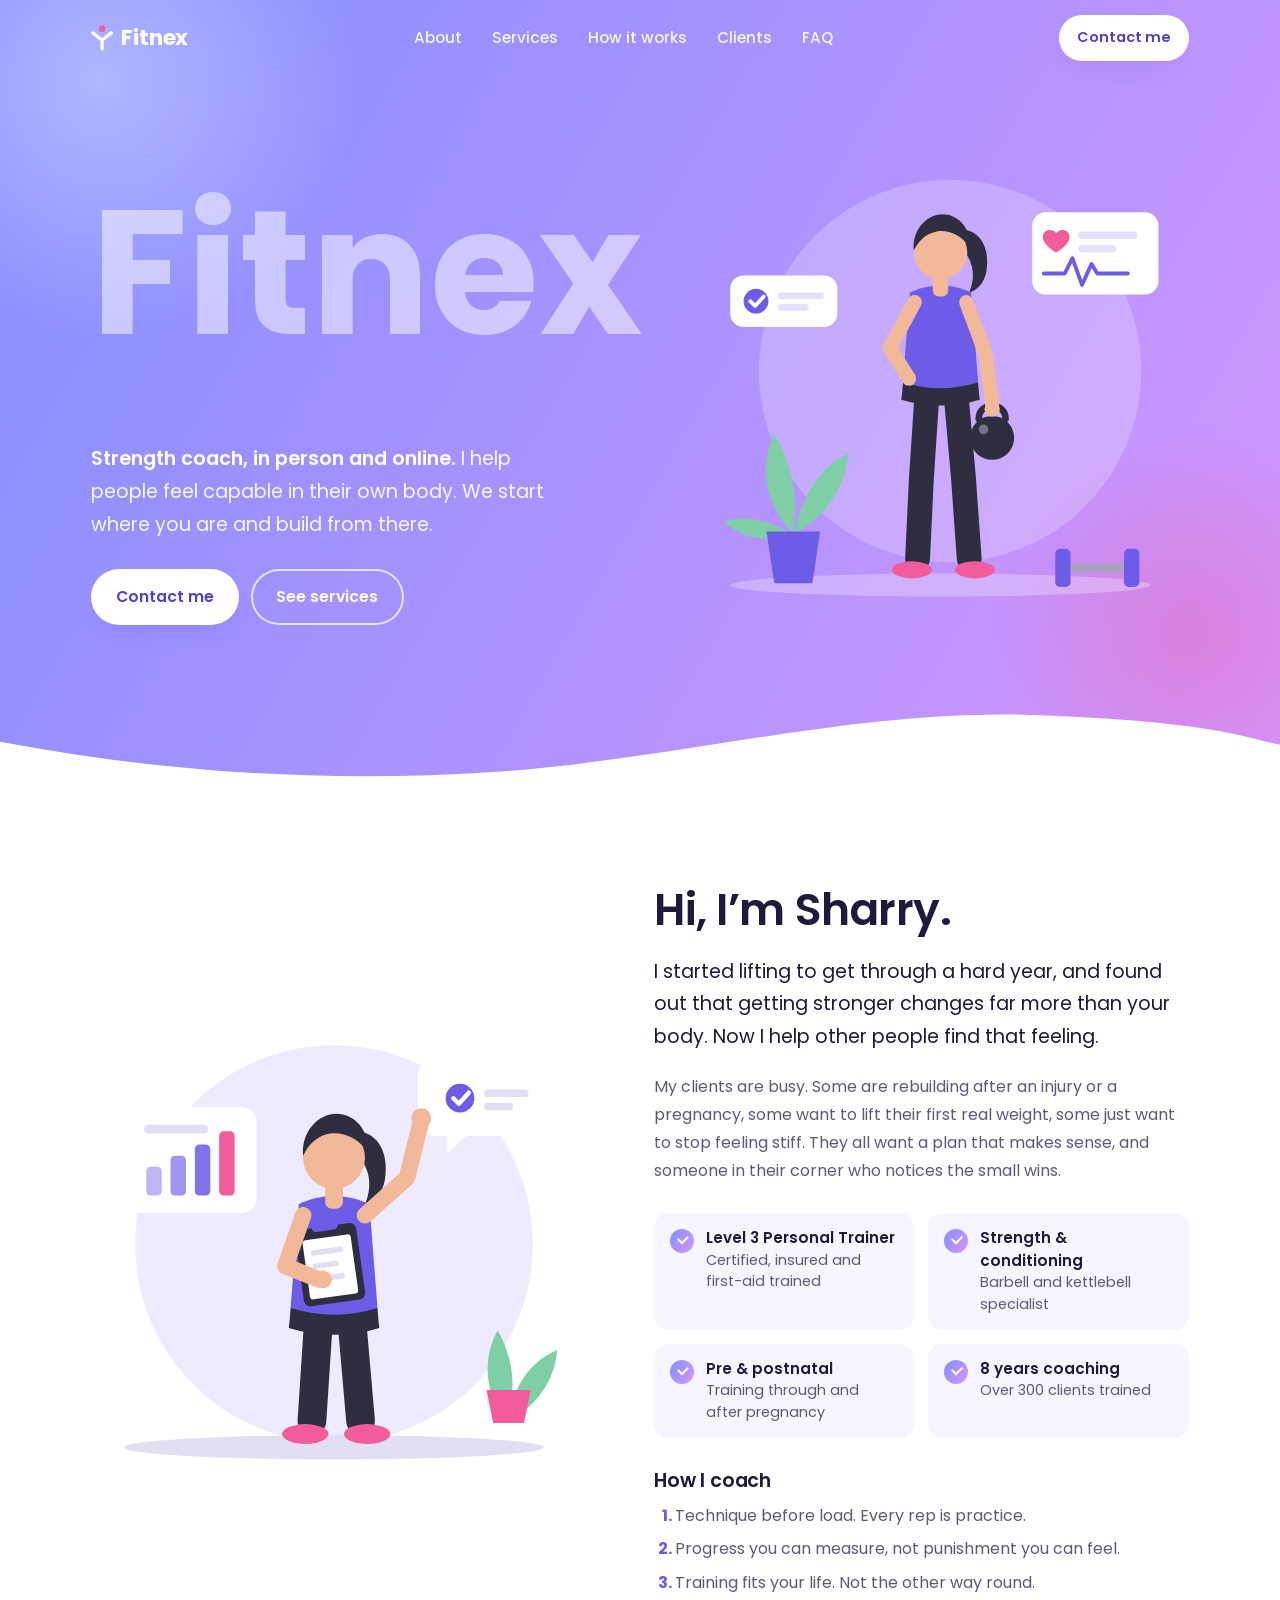
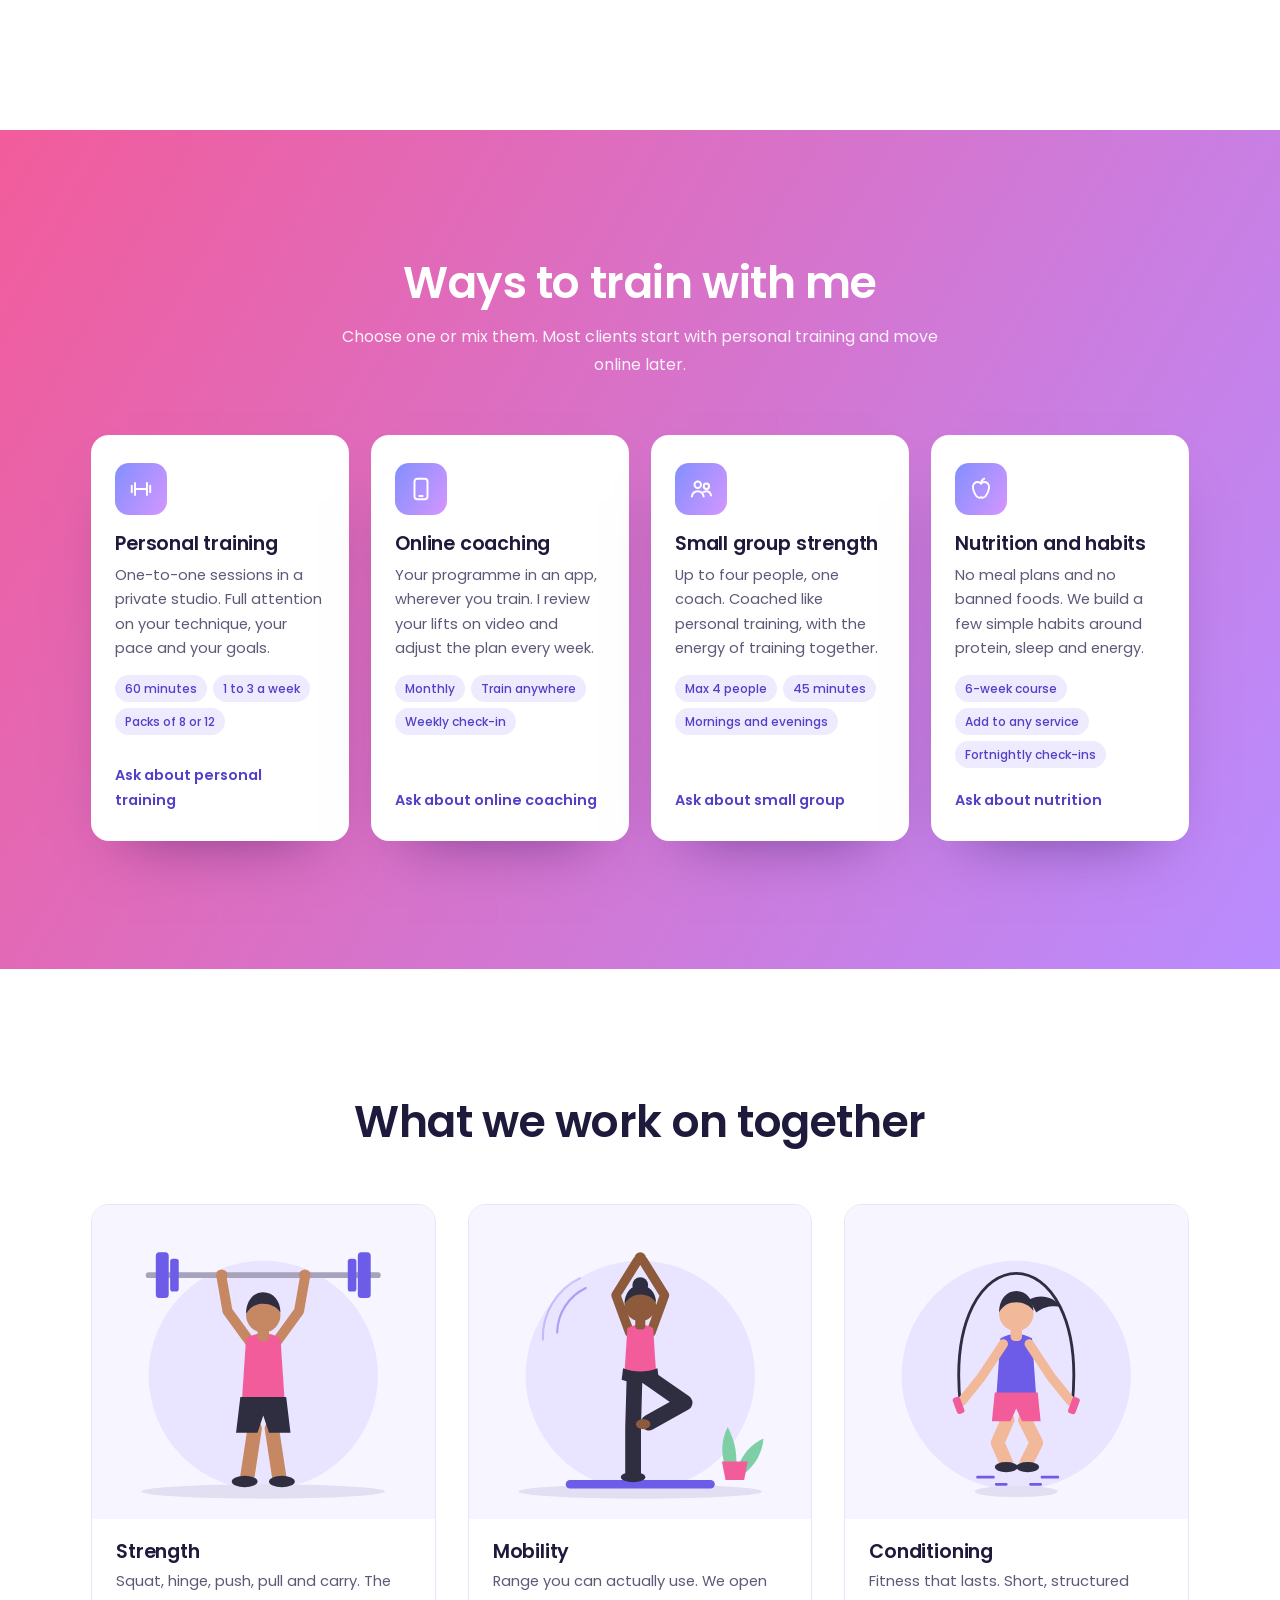
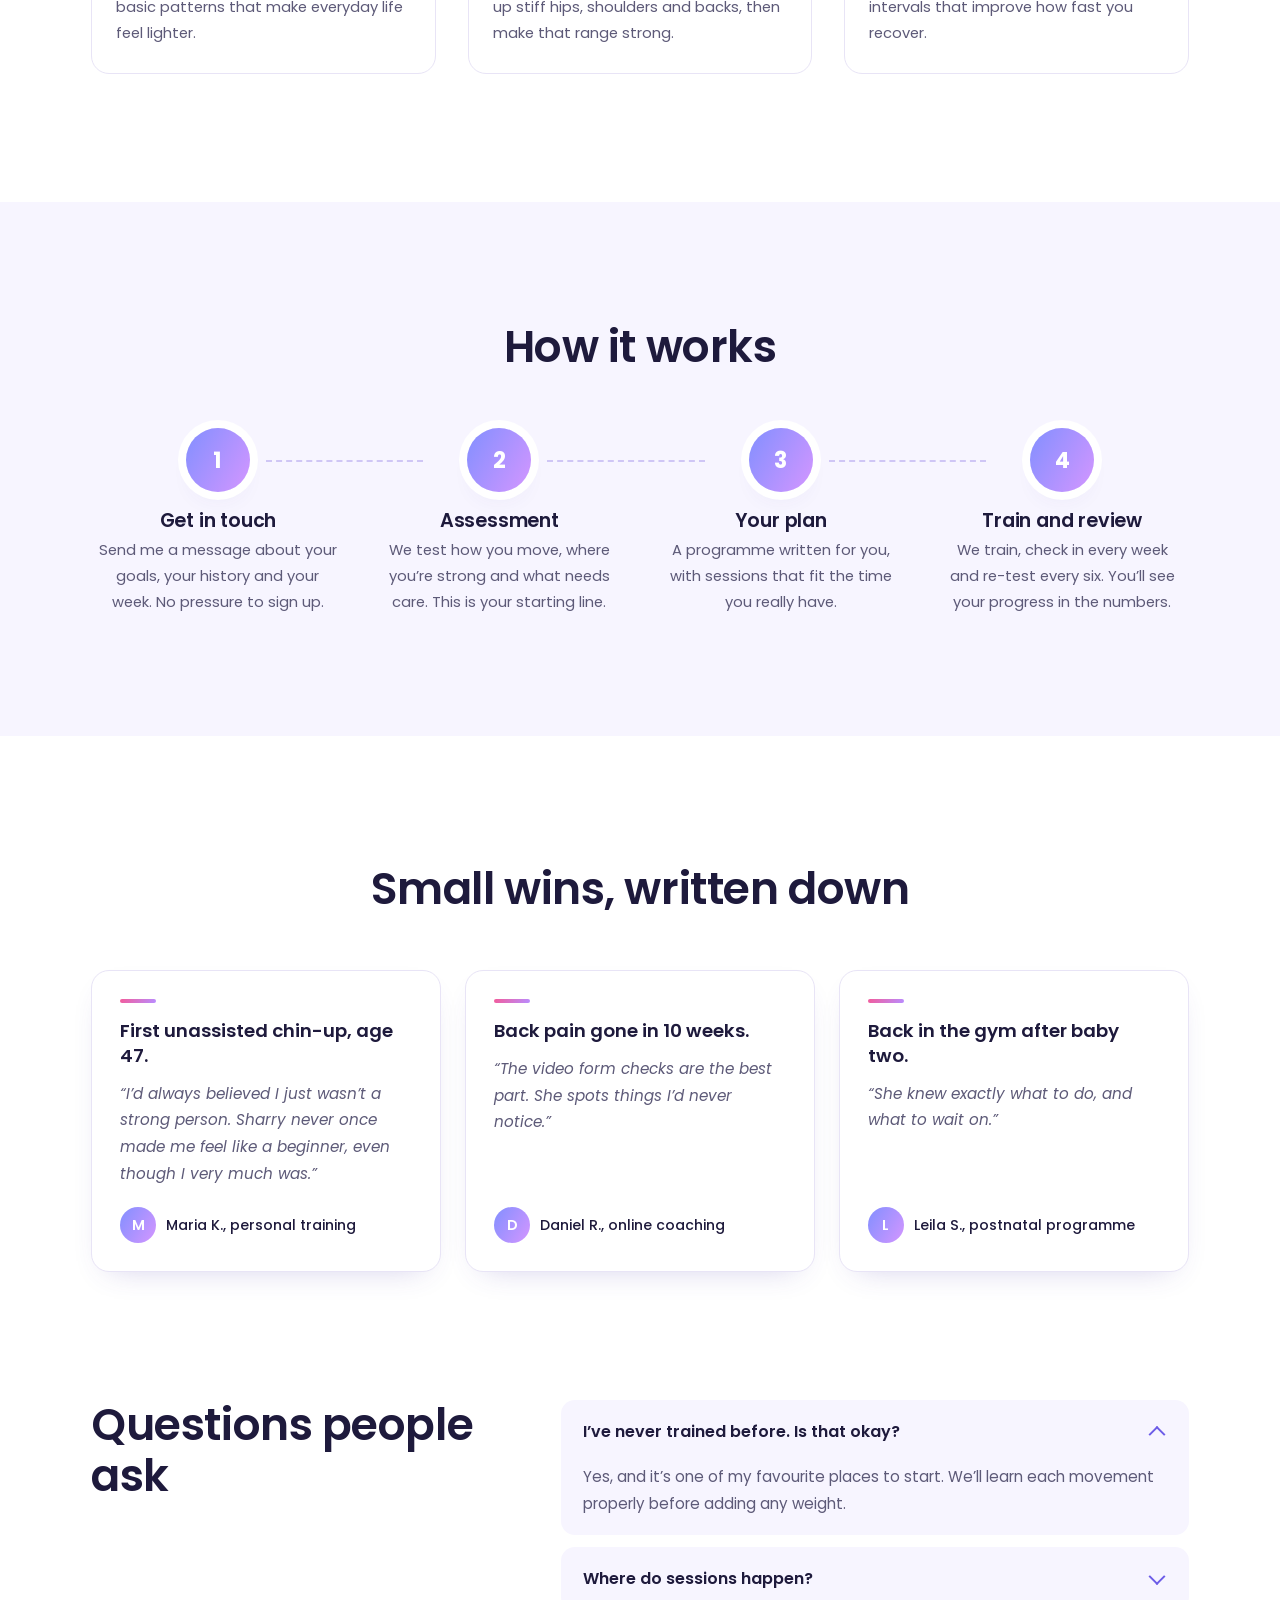
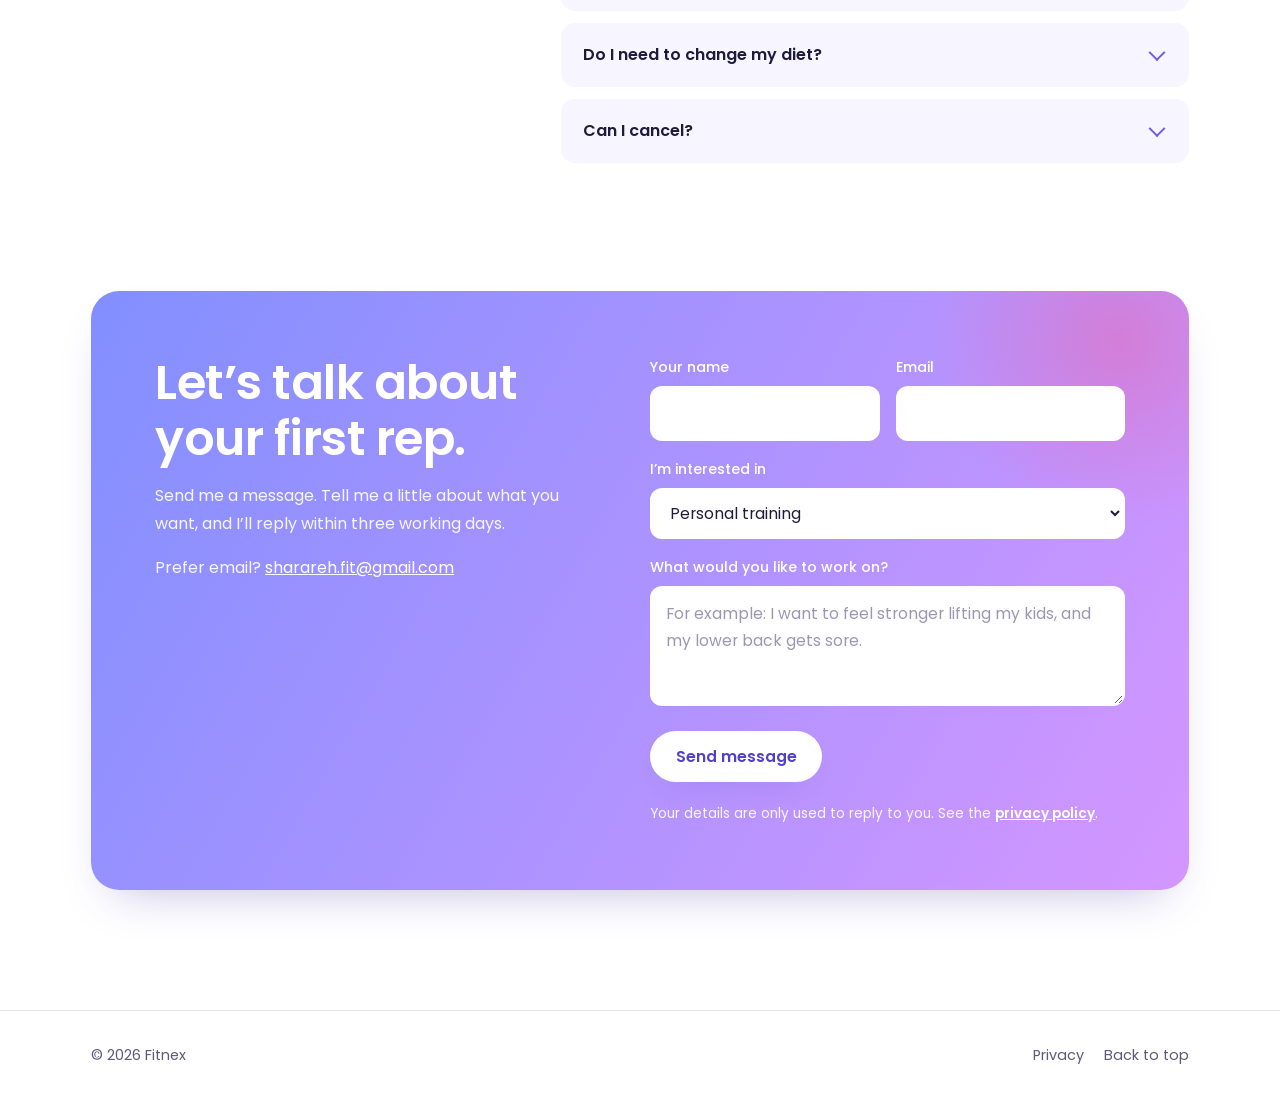
==== index.html @ 09ff3193 "Create the primary version of the website - not official" ====
<!doctype html>
<html lang="en">
<head>
<meta charset="utf-8">
<meta name="viewport" content="width=device-width, initial-scale=1">
<title>Fitnex | Strength coaching with Sharry</title>
<meta name="description" content="Fitnex: personal training, online coaching, small-group strength and nutrition support with coach Sharry.">
<meta name="theme-color" content="#8E8FFF">
<link rel="preconnect" href="https://fonts.googleapis.com">
<link rel="preconnect" href="https://fonts.gstatic.com" crossorigin>
<link href="https://fonts.googleapis.com/css2?family=Poppins:ital,wght@0,300;0,400;0,500;0,600;0,700;1,400&display=swap" rel="stylesheet">
<link rel="icon" href="assets/img/logo.svg" type="image/svg+xml">
<link rel="stylesheet" href="assets/css/style.css">
<noscript><style>.loader{display:none} body.is-loading{overflow:auto}</style></noscript>
<script defer src="assets/js/vapour-text.js"></script>
<script defer src="assets/js/main.js"></script>
<script defer src="assets/js/year.js"></script>
</head>
<body class="is-loading">

<div class="loader" id="loader" role="status" aria-label="Loading">
  <!-- the "i" is a dotless ı; its bouncing dot is drawn in CSS -->
  <span class="loader-text" aria-hidden="true">Load<span class="loader-i">ı</span>ng</span>
</div>

<div class="progress" aria-hidden="true"><span></span></div>

<header class="nav" id="top">
  <div class="wrap">
    <a class="mark" href="#top" aria-label="Fitnex, back to top"><svg class="logo" viewBox="8 5 48 56" aria-hidden="true"><circle class="logo-head" cx="32" cy="13" r="7"/><path class="logo-body" d="M12 22l20 16 20-16M32 38v19"/></svg>Fitnex</a>
    <nav aria-label="Main">
      <ul>
        <li><a href="#about">About</a></li>
        <li><a href="#services">Services</a></li>
        <li><a href="#how">How it works</a></li>
        <li><a href="#clients">Clients</a></li>
        <li><a href="#faq">FAQ</a></li>
      </ul>
    </nav>
    <div class="nav-end">
      <a class="btn btn-small" href="#contact">Contact me</a>
      <button class="menu-toggle" type="button" aria-controls="drawer" aria-expanded="false" aria-label="Open menu">
        <span></span><span></span>
      </button>
    </div>
  </div>
</header>

<!-- Mobile menu: slides in over the page -->
<div class="drawer-backdrop" data-close-menu></div>
<aside class="drawer" id="drawer" role="dialog" aria-modal="true" aria-label="Menu">
  <div class="drawer-head">
    <a class="mark" href="#top" aria-label="Fitnex, back to top" data-close-menu><svg class="logo" viewBox="8 5 48 56" aria-hidden="true"><circle class="logo-head" cx="32" cy="13" r="7"/><path class="logo-body" d="M12 22l20 16 20-16M32 38v19"/></svg>Fitnex</a>
    <button class="drawer-close" type="button" aria-label="Close menu" data-close-menu>
      <svg viewBox="0 0 24 24" aria-hidden="true"><path d="M5 5l14 14M19 5L5 19"/></svg>
    </button>
  </div>
  <nav aria-label="Mobile">
    <ul>
      <li><a href="#about" data-close-menu>About</a></li>
      <li><a href="#services" data-close-menu>Services</a></li>
      <li><a href="#how" data-close-menu>How it works</a></li>
      <li><a href="#clients" data-close-menu>Clients</a></li>
      <li><a href="#faq" data-close-menu>FAQ</a></li>
    </ul>
  </nav>
  <div class="drawer-foot">
    <a class="btn" href="#contact" data-close-menu>Contact me</a>
    <p><a href="mailto:sharareh.fit@gmail.com">sharareh.fit@gmail.com</a><br><a href="#">Instagram</a></p>
  </div>
</aside>

<main>
  <!-- HERO -->
  <section class="hero">
    <canvas id="vapour" aria-hidden="true"></canvas>
    <div class="wrap hero-grid">
      <div class="hero-copy">
        <h1 class="sr-only">Fitnex, strength coaching with Sharry. <span id="phrase-now"></span></h1>
        <div class="vapour-slot" id="vapour-slot"></div>
        <p class="lede"><strong>Strength coach, in person and online.</strong> I help people feel capable in their own body. We start where you are and build from there.</p>
        <div class="actions">
          <a class="btn btn-white" href="#contact">Contact me</a>
          <a class="btn btn-outline" href="#services">See services</a>
        </div>
      </div>
      <div class="hero-art">
        <div class="illo" data-illo="assets/img/hero.svg" role="img" aria-label="Illustration of a coach holding a kettlebell"></div>
      </div>
    </div>
    <svg class="hero-wave" viewBox="0 0 1440 120" preserveAspectRatio="none" aria-hidden="true"><path d="M0 64c180 40 360 56 560 40S960 20 1160 28s240 30 280 40v52H0z"/></svg>
  </section>

  <!-- ABOUT -->
  <section class="about" id="about">
    <div class="wrap">
      <figure class="about-art">
        <div class="illo" data-illo="assets/img/about.svg" role="img" aria-label="Illustration of a coach holding a clipboard and waving"></div>
      </figure>
      <div class="intro">
        <h2>Hi, I’m Sharry.</h2>
        <p class="lede">I started lifting to get through a hard year, and found out that getting stronger changes far more than your body. Now I help other people find that feeling.</p>
        <p>My clients are busy. Some are rebuilding after an injury or a pregnancy, some want to lift their first real weight, some just want to stop feeling stiff. They all want a plan that makes sense, and someone in their corner who notices the small wins.</p>
        <ul class="creds">
          <li><strong>Level 3 Personal Trainer</strong>Certified, insured and first-aid trained</li>
          <li><strong>Strength &amp; conditioning</strong>Barbell and kettlebell specialist</li>
          <li><strong>Pre &amp; postnatal</strong>Training through and after pregnancy</li>
          <li><strong>8 years coaching</strong>Over 300 clients trained</li>
        </ul>
        <div class="rules">
          <h3>How I coach</h3>
          <ol>
            <li>Technique before load. Every rep is practice.</li>
            <li>Progress you can measure, not punishment you can feel.</li>
            <li>Training fits your life. Not the other way round.</li>
          </ol>
        </div>
      </div>
    </div>
  </section>

  <!-- SERVICES -->
  <section class="services" id="services">
    <div class="wrap">
      <header class="section-head">
        <h2>Ways to train with me</h2>
        <p>Choose one or mix them. Most clients start with personal training and move online later.</p>
      </header>
      <div class="service-grid">
        <article class="service">
          <span class="icon" aria-hidden="true"><svg viewBox="0 0 24 24"><path d="M6.5 6.5v11M17.5 6.5v11M3.5 9v6M20.5 9v6M6.5 12h11"/></svg></span>
          <h3>Personal training</h3>
          <p>One-to-one sessions in a private studio. Full attention on your technique, your pace and your goals.</p>
          <ul class="meta"><li>60 minutes</li><li>1 to 3 a week</li><li>Packs of 8 or 12</li></ul>
          <a class="more" href="#contact" data-goal="pt">Ask about personal training</a>
        </article>
        <article class="service">
          <span class="icon" aria-hidden="true"><svg viewBox="0 0 24 24"><rect x="6" y="2.5" width="12" height="19" rx="2.5"/><path d="M10.5 18.5h3"/></svg></span>
          <h3>Online coaching</h3>
          <p>Your programme in an app, wherever you train. I review your lifts on video and adjust the plan every week.</p>
          <ul class="meta"><li>Monthly</li><li>Train anywhere</li><li>Weekly check-in</li></ul>
          <a class="more" href="#contact" data-goal="on">Ask about online coaching</a>
        </article>
        <article class="service">
          <span class="icon" aria-hidden="true"><svg viewBox="0 0 24 24"><circle cx="9" cy="8" r="3"/><circle cx="17" cy="9.5" r="2.5"/><path d="M3.5 19c.6-3.4 2.8-5 5.5-5s4.9 1.6 5.5 5M14.5 14.6c.8-.4 1.6-.6 2.5-.6 2.2 0 3.8 1.3 4.3 4"/></svg></span>
          <h3>Small group strength</h3>
          <p>Up to four people, one coach. Coached like personal training, with the energy of training together.</p>
          <ul class="meta"><li>Max 4 people</li><li>45 minutes</li><li>Mornings and evenings</li></ul>
          <a class="more" href="#contact" data-goal="gr">Ask about small group</a>
        </article>
        <article class="service">
          <span class="icon" aria-hidden="true"><svg viewBox="0 0 24 24"><path d="M12 7c-1.2-1.3-3-1.8-4.6-1.2C4.6 6.8 4 10.2 5.2 13.6 6.3 16.8 8.4 20 10.6 20c.6 0 .9-.3 1.4-.3s.8.3 1.4.3c2.2 0 4.3-3.2 5.4-6.4 1.2-3.4.6-6.8-2.2-7.8C15 5.2 13.2 5.7 12 7z"/><path d="M12 7c0-2 1-3.5 3-4.5"/></svg></span>
          <h3>Nutrition and habits</h3>
          <p>No meal plans and no banned foods. We build a few simple habits around protein, sleep and energy.</p>
          <ul class="meta"><li>6-week course</li><li>Add to any service</li><li>Fortnightly check-ins</li></ul>
          <a class="more" href="#contact" data-goal="nu">Ask about nutrition</a>
        </article>
      </div>
    </div>
  </section>

  <!-- FOCUS AREAS -->
  <section class="focus">
    <div class="wrap">
      <header class="section-head">
        <h2>What we work on together</h2>
      </header>
      <div class="art-grid">
        <figure class="art">
          <div class="art-frame"><div class="illo" data-illo="assets/img/strength.svg" role="img" aria-label="Illustration of a person pressing a barbell overhead"></div></div>
          <figcaption><h3>Strength</h3><p>Squat, hinge, push, pull and carry. The basic patterns that make everyday life feel lighter.</p></figcaption>
        </figure>
        <figure class="art">
          <div class="art-frame"><div class="illo" data-illo="assets/img/mobility.svg" role="img" aria-label="Illustration of a person in a yoga tree pose on a mat"></div></div>
          <figcaption><h3>Mobility</h3><p>Range you can actually use. We open up stiff hips, shoulders and backs, then make that range strong.</p></figcaption>
        </figure>
        <figure class="art">
          <div class="art-frame"><div class="illo" data-illo="assets/img/conditioning.svg" role="img" aria-label="Illustration of a person skipping with a jump rope"></div></div>
          <figcaption><h3>Conditioning</h3><p>Fitness that lasts. Short, structured intervals that improve how fast you recover.</p></figcaption>
        </figure>
      </div>
    </div>
  </section>

  <!-- PROCESS -->
  <section class="process" id="how">
    <div class="wrap">
      <header class="section-head">
        <h2>How it works</h2>
      </header>
      <ol class="steps">
        <li><h3>Get in touch</h3><p>Send me a message about your goals, your history and your week. No pressure to sign up.</p></li>
        <li><h3>Assessment</h3><p>We test how you move, where you’re strong and what needs care. This is your starting line.</p></li>
        <li><h3>Your plan</h3><p>A programme written for you, with sessions that fit the time you really have.</p></li>
        <li><h3>Train and review</h3><p>We train, check in every week and re-test every six. You’ll see your progress in the numbers.</p></li>
      </ol>
    </div>
  </section>

  <!-- CLIENTS -->
  <section class="clients" id="clients">
    <div class="wrap">
      <header class="section-head">
        <h2>Small wins, written down</h2>
      </header>
      <div class="quotes">
        <figure class="quote">
          <p class="win">First unassisted chin-up, age 47.</p>
          <blockquote>“I’d always believed I just wasn’t a strong person. Sharry never once made me feel like a beginner, even though I very much was.”</blockquote>
          <figcaption><span class="avatar" aria-hidden="true">M</span>Maria K., personal training</figcaption>
        </figure>
        <figure class="quote">
          <p class="win">Back pain gone in 10 weeks.</p>
          <blockquote>“The video form checks are the best part. She spots things I’d never notice.”</blockquote>
          <figcaption><span class="avatar" aria-hidden="true">D</span>Daniel R., online coaching</figcaption>
        </figure>
        <figure class="quote">
          <p class="win">Back in the gym after baby two.</p>
          <blockquote>“She knew exactly what to do, and what to wait on.”</blockquote>
          <figcaption><span class="avatar" aria-hidden="true">L</span>Leila S., postnatal programme</figcaption>
        </figure>
      </div>
    </div>
  </section>

  <!-- FAQ -->
  <section class="faq" id="faq">
    <div class="wrap">
      <h2>Questions people ask</h2>
      <div class="faq-list">
        <details open>
          <summary>I’ve never trained before. Is that okay?</summary>
          <p>Yes, and it’s one of my favourite places to start. We’ll learn each movement properly before adding any weight.</p>
        </details>
        <details>
          <summary>Where do sessions happen?</summary>
          <p>In-person sessions take place at a studio that I arrange. Online clients train wherever suits them, at a gym or at home, with minimal equipment.</p>
        </details>
        <details>
          <summary>Do I need to change my diet?</summary>
          <p>Not unless you want to. If you do, the nutrition plan focuses on simple habits, not meal plans or counting everything.</p>
        </details>
        <details>
          <summary>Can I cancel?</summary>
          <p>Yes. You can cancel at the end of your current booked period, as long as you let me know in advance.</p>
        </details>
      </div>
    </div>
  </section>

  <!-- CONTACT -->
  <section class="contact" id="contact">
    <div class="wrap">
      <div class="contact-card">
        <div class="contact-copy">
          <h2>Let’s talk about your first rep.</h2>
          <p>Send me a message. Tell me a little about what you want, and I’ll reply within three working days.</p>
          <p>Prefer email? <a href="mailto:sharareh.fit@gmail.com">sharareh.fit@gmail.com</a></p>
        </div>
        <div>
          <form id="form" action="https://api.web3forms.com/submit" method="POST" novalidate>
            <!-- Web3Forms delivers messages to Sharry's inbox. The key is public by design: it can only send to that address. -->
            <input type="hidden" name="access_key" value="c6395ac0-49af-49a0-b707-71c9149f3cc7">
            <input type="hidden" name="subject" value="New message from the Fitnex website">
            <input type="hidden" name="from_name" value="Fitnex website">
            <!-- spam trap: hidden from people, bots tick it -->
            <input type="checkbox" name="botcheck" class="hp" tabindex="-1" autocomplete="off" aria-hidden="true">
            <div class="row">
              <div class="field"><label for="f-name">Your name</label><input id="f-name" name="name" autocomplete="name" required><p class="err">Add your name so I know who I’m talking to.</p></div>
              <div class="field"><label for="f-email">Email</label><input id="f-email" name="email" type="email" autocomplete="email" required><p class="err">Enter an email address like name@example.com.</p></div>
            </div>
            <div class="field">
              <label for="f-goal">I’m interested in</label>
              <select id="f-goal" name="goal">
                <option value="pt">Personal training</option>
                <option value="on">Online coaching</option>
                <option value="gr">Small group strength</option>
                <option value="nu">Nutrition and habits</option>
                <option value="unsure">Not sure yet</option>
              </select>
            </div>
            <div class="field"><label for="f-msg">What would you like to work on?</label><textarea id="f-msg" name="message" placeholder="For example: I want to feel stronger lifting my kids, and my lower back gets sore."></textarea></div>
            <button class="btn btn-white" type="submit">Send message</button>
            <p class="form-error" role="alert" hidden>Your message couldn’t be sent. Try again, or email <a href="mailto:sharareh.fit@gmail.com">sharareh.fit@gmail.com</a>.</p>
            <p class="form-note">Your details are only used to reply to you. See the <a href="privacy.html">privacy policy</a>.</p>
          </form>
          <div class="sent" role="status">
            <h3>Message sent</h3>
            <p>Thanks. Sharry will reply by email within three working days.</p>
          </div>
        </div>
      </div>
    </div>
  </section>
</main>

<footer>
  <div class="wrap">
    <span>© <span data-year>2026</span> Fitnex</span>
    <ul>
      <li><a href="privacy.html">Privacy</a></li>
      <li><a href="#top">Back to top</a></li>
    </ul>
  </div>
</footer>

</body>
</html>
---- assets/css/style.css ----
/* ==========================================================================
   Fitnex
   White base, periwinkle to lilac gradient (#828FFF to #D496FF), violet
   brand (#6C5CE7) and a pink accent (#F25C9B). Poppins throughout.
   ========================================================================== */

:root{
  --bg:#FFFFFF;
  --soft:#F7F5FF;
  --soft-2:#EFEBFF;
  --line:#E8E4F6;
  --ink:#1E1A3C;
  --body:#5D5A78;

  --v1:#828FFF;
  --v2:#D496FF;
  --violet:#6C5CE7;
  --violet-ink:#5141C9;
  --pink:#F25C9B;
  --logo-a:var(--violet);
  --logo-b:var(--pink);

  --grad:linear-gradient(120deg, var(--v1) 0%, var(--v2) 100%);
  --grad-warm:linear-gradient(120deg, #F25C9B 0%, #B98CFF 100%);
  --shadow:0 22px 48px -24px rgba(76, 60, 170, .38);
  --shadow-soft:0 12px 30px -18px rgba(76, 60, 170, .3);

  --font:"Poppins", system-ui, sans-serif;
  --gutter:clamp(16px, 4vw, 56px);
  --max:1200px;
  --radius:18px;

  /* illustration palette (see assets/img/*.svg) */
  --illo-soft:var(--soft-2);
  --illo-floor:#E3DFF2;
  --illo-card:#FFFFFF;
  --illo-bar:#E3DFF2;
  --illo-accent:var(--violet);
  --illo-accent-2:var(--pink);
  --illo-ink:#2F2E41;
  --illo-metal:#A7A3BD;
  --illo-leaf:#7FCFA6;
  --illo-skin:#F1B899;
  --illo-skin-2:#C68863;
  --illo-skin-3:#8D5A3B;
}

*{box-sizing:border-box}
html{scroll-behavior:smooth}
@media (prefers-reduced-motion: reduce){ html{scroll-behavior:auto} }
body{
  margin:0; background:var(--bg); color:var(--body);
  font-family:var(--font); font-size:1rem; line-height:1.75; font-weight:400;
  -webkit-font-smoothing:antialiased;
}
html, body{overflow-x:clip}
body.is-loading{overflow:hidden}
img,svg,canvas{display:block; max-width:100%}
a{color:inherit}
:focus-visible{outline:3px solid var(--violet); outline-offset:3px; border-radius:4px}
::selection{background:var(--violet); color:#fff}
.wrap{max-width:var(--max); margin:0 auto; padding:0 var(--gutter)}
.sr-only{position:absolute; width:1px; height:1px; overflow:hidden; clip:rect(0 0 0 0); white-space:nowrap}

h1,h2,h3{color:var(--ink); margin:0; line-height:1.15; letter-spacing:-.01em}
h2{font-size:clamp(1.9rem, 3.6vw, 2.75rem); font-weight:600}
h3{font-size:1.2rem; font-weight:600}
p{margin:0 0 1em; max-width:64ch}
.lede{font-size:clamp(1.05rem, 1.5vw, 1.2rem); line-height:1.7}

.section-head{text-align:center; margin:0 auto 56px; max-width:640px}
.section-head p{margin:14px auto 0}

.btn{
  display:inline-flex; align-items:center; justify-content:center; gap:.6em; white-space:nowrap;
  font-family:inherit; font-weight:600; font-size:.98rem; text-decoration:none; cursor:pointer;
  color:#fff; background:var(--grad); background-size:140% 100%; background-position:0 0;
  padding:.9em 1.6em; border:0; border-radius:999px; box-shadow:var(--shadow-soft);
  transition:background-position .4s, transform .2s, box-shadow .2s;
}
.btn:hover{background-position:100% 0; transform:translateY(-2px); box-shadow:var(--shadow)}
.btn-small{padding:.7em 1.25em; font-size:.9rem}
.btn-white{background:#fff; color:var(--violet-ink)}
.btn-white:hover{background:#fff; color:var(--violet)}
.btn-outline{background:transparent; color:#fff; box-shadow:inset 0 0 0 2px rgba(255,255,255,.75)}
.btn-outline:hover{background:rgba(255,255,255,.14); box-shadow:inset 0 0 0 2px #fff}

/* ---------- Loader ---------- */
.loader{
  position:fixed; inset:0; z-index:100; background:var(--grad);
  display:grid; place-items:center; transition:opacity .5s ease, visibility .5s;
  animation:loader-out .01s 5s forwards; /* safety net if JS never runs */
}
.loader.is-done{opacity:0; visibility:hidden}
@keyframes loader-out{to{opacity:0; visibility:hidden}}
.loader-text{
  --track:.083em;
  color:#fff; display:inline-block;
  font-family:Arial, Helvetica, sans-serif; font-size:48px; line-height:1;
  letter-spacing:var(--track);
}
.loader-i{position:relative; display:inline-block; letter-spacing:0; margin-right:var(--track)}
.loader-i::after{
  content:""; position:absolute; top:0; left:50%;
  width:.167em; height:.167em; margin-left:-.0835em;
  border-radius:50%; background:#fff;
  animation:loader-bounce 1s ease-in infinite;
}
@keyframes loader-bounce{
  0%      {transform:translateY(.167em) scaleY(1) scaleX(1.25)}
  25%, 75%{transform:translateY(-.104em) scaleY(1.2) scaleX(1)}
  50%     {transform:translateY(-.208em) scaleY(1) scaleX(1)}
  100%    {transform:translateY(.167em) scaleY(.8) scaleX(.8)}
}
@media (prefers-reduced-motion: reduce){ .loader-i::after{animation:none} }

/* ---------- Scroll progress ---------- */
.progress{position:fixed; top:0; left:0; right:0; height:3px; z-index:30; pointer-events:none}
.progress span{display:block; height:100%; width:100%; background:var(--grad-warm); transform-origin:0 50%; transform:scaleX(var(--p, 0))}

/* ---------- Nav ---------- */
header.nav{position:fixed; top:0; left:0; right:0; z-index:20; color:#fff; transform:translateZ(0); transition:background-color .15s, box-shadow .15s, color .15s}
header.nav.scrolled{background-color:rgba(255,255,255,.94); backdrop-filter:blur(12px); box-shadow:0 8px 30px -18px rgba(30,26,60,.35); color:var(--ink)}
.nav .wrap{display:flex; align-items:center; justify-content:space-between; height:76px; gap:24px}
.mark{display:flex; align-items:center; gap:8px; line-height:1; text-decoration:none; font-weight:700; font-size:1.35rem; letter-spacing:-.01em}
/* The artwork is cropped tight to the figure, so its box is the figure.
   Sized to the text (slightly taller than the capitals) and centred with it. */
.logo{display:block; flex:none; height:1.2em; width:auto; aspect-ratio:48 / 56}
.logo-head{fill:var(--logo-b)}
.logo-body{fill:none; stroke:var(--logo-a); stroke-width:7; stroke-linecap:round; stroke-linejoin:round}
.nav:not(.scrolled) .mark{--logo-a:#fff}  /* white figure over the hero gradient */
.nav ul{display:flex; gap:30px; list-style:none; margin:0; padding:0; font-size:.95rem; font-weight:500}
.nav ul a{text-decoration:none; padding:6px 0; opacity:.9; position:relative}
.nav ul a::after{content:""; position:absolute; left:0; right:0; bottom:0; height:2px; border-radius:2px; background:currentColor; transform:scaleX(0); transition:transform .25s}
.nav ul a:hover::after{transform:scaleX(1)}
.nav.scrolled ul a::after{background:var(--violet)}
.nav-end{display:flex; align-items:center; gap:10px}
.nav:not(.scrolled) .btn-small{background:#fff; color:var(--violet-ink)}

/* ---------- Mobile menu: drawer over the page ---------- */
.menu-toggle{
  display:none; width:44px; height:44px; padding:0; border:0; border-radius:50%;
  background:rgba(255,255,255,.22); cursor:pointer; flex-direction:column; align-items:center; justify-content:center; gap:6px;
}
.nav.scrolled .menu-toggle{background:var(--soft-2)}
.menu-toggle span{display:block; width:18px; height:2px; background:currentColor; border-radius:2px}
.menu-toggle span:last-child{width:12px; margin-left:6px}
.menu-toggle{color:inherit}

.drawer-backdrop{
  position:fixed; inset:0; z-index:40; background:rgba(30,26,60,.35); backdrop-filter:blur(4px);
  opacity:0; visibility:hidden; transition:opacity .3s, visibility 0s .3s;
}
.drawer{
  position:fixed; top:0; right:0; bottom:0; z-index:50; width:min(86vw, 380px);
  display:flex; flex-direction:column; padding:0 24px 28px; color:var(--ink);
  background:#fff; box-shadow:-20px 0 60px -30px rgba(30,26,60,.5);
  transform:translateX(100%); visibility:hidden;
  transition:transform .4s cubic-bezier(.2,.8,.2,1), visibility 0s .4s;
  overflow-y:auto; overscroll-behavior:contain;
}
.drawer::before{content:""; position:absolute; top:0; left:0; right:0; height:4px; background:var(--grad)}
.drawer-head{display:flex; align-items:center; justify-content:space-between; height:76px; flex:none}
.drawer-close{width:44px; height:44px; display:grid; place-items:center; border:0; border-radius:50%; background:var(--soft-2); cursor:pointer; color:var(--ink)}
.drawer-close svg{width:18px; height:18px; fill:none; stroke:currentColor; stroke-width:2.2; stroke-linecap:round}
.drawer nav{flex:1; display:flex; align-items:center; padding:24px 0}
.drawer ul{list-style:none; margin:0; padding:0; width:100%}
.drawer li{border-bottom:1px solid var(--line)}
.drawer nav a{display:block; padding:14px 0; text-decoration:none; font-weight:600; font-size:1.6rem; line-height:1.2; transition:color .2s, padding-left .25s}
.drawer nav a:hover, .drawer nav a:focus-visible{color:var(--violet); padding-left:8px}
.drawer-foot{flex:none}
.drawer-foot .btn{width:100%}
.drawer-foot p{margin:18px 0 0; font-size:.95rem; line-height:1.8; color:var(--body)}
.drawer-foot p a{text-decoration:none} .drawer-foot p a:hover{color:var(--violet)}
body.menu-open{overflow:hidden}
body.menu-open .drawer-backdrop{opacity:1; visibility:visible; transition:opacity .3s}
body.menu-open .drawer{transform:none; visibility:visible; transition:transform .4s cubic-bezier(.2,.8,.2,1)}
.drawer li{opacity:0; transform:translateX(16px); transition:opacity .3s, transform .35s}
body.menu-open .drawer li{opacity:1; transform:none}
body.menu-open .drawer li:nth-child(1){transition-delay:.08s}
body.menu-open .drawer li:nth-child(2){transition-delay:.12s}
body.menu-open .drawer li:nth-child(3){transition-delay:.16s}
body.menu-open .drawer li:nth-child(4){transition-delay:.20s}
body.menu-open .drawer li:nth-child(5){transition-delay:.24s}
@media (prefers-reduced-motion: reduce){ .drawer, .drawer-backdrop, .drawer li{transition:none} }

@media (max-width:900px){
  .nav nav{display:none}
  .menu-toggle{display:flex; flex:none}
  .nav .wrap{gap:12px; height:68px}
  header.nav.scrolled{background-color:#fff; backdrop-filter:none}
}
@media (min-width:901px){ .drawer, .drawer-backdrop{display:none} }
@media (max-width:340px){ .nav-end .btn{display:none} }

/* ---------- Hero ---------- */
.hero{
  position:relative; overflow:hidden; color:#fff;
  background:var(--grad);
  padding:calc(76px + clamp(24px, 5vw, 56px)) 0 clamp(110px, 12vw, 170px);
}
.hero::before, .hero::after{ /* soft light blobs */
  content:""; position:absolute; border-radius:50%; pointer-events:none;
  background:radial-gradient(circle, rgba(255,255,255,.35), rgba(255,255,255,0) 70%);
}
.hero::before{width:520px; height:520px; left:-160px; top:-180px}
.hero::after{width:420px; height:420px; right:-120px; bottom:-60px; background:radial-gradient(circle, rgba(242,92,155,.35), rgba(242,92,155,0) 70%)}
#vapour{position:absolute; inset:0; width:100%; height:100%; z-index:2; pointer-events:none}
@media (max-width:900px){ #vapour{bottom:auto; height:520px} }
.hero-grid{position:relative; z-index:3; display:grid; grid-template-columns:1.05fr .95fr; gap:clamp(24px, 4vw, 56px); align-items:center}
.vapour-slot{height:clamp(200px, 24vw, 320px)}
.hero .lede{color:rgba(255,255,255,.92); max-width:38ch}
.hero .lede strong{color:#fff; font-weight:600}
.hero .actions{display:flex; flex-wrap:wrap; gap:12px; margin-top:28px}
.hero-art{position:relative; z-index:1}
@media (min-width:901px){ .hero-art{will-change:transform} }
.hero-art .illo{max-width:540px; margin-left:auto}
.hero{
  --illo-soft:rgba(255,255,255,.22);
  --illo-floor:rgba(255,255,255,.28);
  --illo-bar:#E6E1FA;
}
.hero-wave{position:absolute; left:0; right:0; bottom:-1px; width:100%; height:clamp(50px, 7vw, 110px); fill:var(--bg); z-index:3}
@media (max-width:900px){
  .hero-grid{grid-template-columns:1fr}
  .hero-art .illo{max-width:420px; margin:0 auto}
}

/* ---------- About ---------- */
.about{padding:clamp(56px, 8vw, 110px) 0 clamp(72px, 10vw, 130px)}
.about .wrap{display:grid; grid-template-columns:1fr 1.1fr; gap:clamp(32px, 6vw, 88px); align-items:center}
.about-art{margin:0}
.about h2{margin-bottom:20px}
.about .lede{color:var(--ink)}
.creds{list-style:none; padding:0; margin:28px 0 0; display:grid; grid-template-columns:repeat(2, 1fr); gap:14px}
.creds li{position:relative; padding:14px 16px 14px 52px; background:var(--soft); border-radius:14px; font-size:.9rem; line-height:1.5}
.creds li::before{
  content:""; position:absolute; left:16px; top:16px; width:24px; height:24px; border-radius:50%;
  background:var(--grad);
}
.creds li::after{content:""; position:absolute; left:24px; top:22px; width:8px; height:5px; border-left:2px solid #fff; border-bottom:2px solid #fff; transform:rotate(-45deg)}
.creds strong{display:block; color:var(--ink); font-weight:600; font-size:.95rem}
.rules{margin-top:32px}
.rules h3{margin-bottom:10px}
.rules ol{margin:0; padding-left:1.3em}
.rules li{margin-bottom:.35em}
.rules li::marker{color:var(--violet); font-weight:700}
@media (max-width:900px){
  .about .wrap{grid-template-columns:1fr}
  .about-art{max-width:380px; margin:0 auto}
}
@media (max-width:520px){ .creds{grid-template-columns:1fr} }

/* ---------- Services ---------- */
.services{position:relative; padding:clamp(72px, 10vw, 130px) 0; background:var(--grad-warm); color:rgba(255,255,255,.9)}
.services .section-head h2{color:#fff}
.service-grid{display:grid; grid-template-columns:repeat(4, 1fr); gap:22px}
.service{
  display:flex; flex-direction:column; background:#fff; color:var(--body); border-radius:var(--radius);
  padding:28px 24px; box-shadow:0 30px 60px -36px rgba(40,10,80,.55);
  transition:translate .3s, box-shadow .3s;
}
.service:hover{translate:0 -6px; box-shadow:0 40px 70px -36px rgba(40,10,80,.6)}
.service .icon{width:52px; height:52px; border-radius:14px; display:grid; place-items:center; background:var(--grad); margin-bottom:18px}
.service .icon svg{width:26px; height:26px; fill:none; stroke:#fff; stroke-width:1.8; stroke-linecap:round; stroke-linejoin:round}
.service h3{margin-bottom:8px}
.service p{font-size:.92rem; line-height:1.65}
.service .meta{display:flex; flex-wrap:wrap; gap:6px; list-style:none; padding:0; margin:0 0 20px}
.service .meta li{font-size:.75rem; font-weight:500; color:var(--violet-ink); background:var(--soft-2); border-radius:999px; padding:3px 10px}
.service .more{margin-top:auto; font-weight:600; font-size:.9rem; color:var(--violet-ink); text-decoration:none}
.service .more:hover{text-decoration:underline; text-underline-offset:4px}
@media (max-width:1100px){ .service-grid{grid-template-columns:repeat(2, 1fr)} }
@media (max-width:560px){ .service-grid{grid-template-columns:1fr} }

/* ---------- Focus areas ---------- */
.focus{padding:clamp(72px, 10vw, 130px) 0}
.art-grid{display:grid; grid-template-columns:repeat(3, 1fr); gap:clamp(18px, 3vw, 32px)}
.art{margin:0; background:#fff; border:1px solid var(--line); border-radius:var(--radius); overflow:hidden; transition:translate .3s, box-shadow .3s}
.art:hover{translate:0 -6px; box-shadow:var(--shadow)}
.art-frame{background:var(--soft); padding:20px 28px 8px}
.art-frame{--illo-soft:#E9E4FF}
.art figcaption{padding:22px 24px 26px}
.art h3{margin-bottom:6px}
.art p{margin:0; font-size:.92rem}
@media (max-width:900px){ .art-grid{grid-template-columns:1fr; max-width:440px; margin:0 auto} }

/* ---------- Process ---------- */
.process{padding:clamp(72px, 10vw, 120px) 0; background:var(--soft)}
.steps{list-style:none; margin:0; padding:0; display:grid; grid-template-columns:repeat(4, 1fr); gap:28px; counter-reset:step}
.steps li{counter-increment:step; position:relative; text-align:center; padding:0 6px}
.steps li::before{
  content:counter(step); display:grid; place-items:center; width:64px; height:64px; margin:0 auto 18px;
  border-radius:50%; background:var(--grad); color:#fff; font-weight:700; font-size:1.4rem;
  box-shadow:0 0 0 8px #fff, var(--shadow-soft);
}
.steps li::after{content:""; position:absolute; top:32px; left:calc(50% + 48px); right:calc(-50% + 48px); border-top:2px dashed #CFC6F5}
.steps li:last-child::after{display:none}
.steps h3{margin-bottom:6px}
.steps p{font-size:.92rem; margin:0 auto; max-width:30ch}
@media (max-width:900px){ .steps{grid-template-columns:1fr 1fr; row-gap:44px} .steps li::after{display:none} }
@media (max-width:520px){ .steps{grid-template-columns:1fr} }

/* ---------- Clients ---------- */
.clients{padding:clamp(72px, 10vw, 130px) 0}
.quotes{display:grid; grid-template-columns:repeat(3, 1fr); gap:24px; align-items:stretch}
.quote{margin:0; background:#fff; border:1px solid var(--line); border-radius:var(--radius); padding:28px; box-shadow:var(--shadow-soft); display:flex; flex-direction:column}
.quote .win{font-weight:600; font-size:1.15rem; line-height:1.35; color:var(--ink); margin-bottom:12px}
.quote .win::before{content:""; display:block; width:36px; height:4px; border-radius:2px; background:var(--grad-warm); margin-bottom:16px}
.quote blockquote{margin:0 0 20px; font-style:italic; font-size:.95rem}
.quote figcaption{margin-top:auto; display:flex; align-items:center; gap:10px; font-size:.88rem; font-weight:500; color:var(--ink)}
.avatar{width:36px; height:36px; border-radius:50%; display:grid; place-items:center; background:var(--grad); color:#fff; font-weight:600}
@media (max-width:900px){ .quotes{grid-template-columns:1fr; max-width:560px; margin:0 auto} }

/* ---------- FAQ ---------- */
.faq{padding:0 0 clamp(72px, 10vw, 130px)}
.faq .wrap{display:grid; grid-template-columns:1fr 1.6fr; gap:clamp(32px, 6vw, 88px); align-items:start}
.faq-list{display:grid; gap:12px}
details{background:var(--soft); border-radius:14px; padding:0 22px}
summary{list-style:none; cursor:pointer; padding:18px 36px 18px 0; position:relative; font-weight:600; color:var(--ink)}
summary::-webkit-details-marker{display:none}
summary::after{content:""; position:absolute; right:4px; top:50%; width:10px; height:10px; border-right:2px solid var(--violet); border-bottom:2px solid var(--violet); transform:translateY(-70%) rotate(45deg); transition:transform .25s}
details[open] summary::after{transform:translateY(-30%) rotate(-135deg)}
details p{padding-bottom:18px; margin:0; font-size:.95rem}
@media (max-width:900px){ .faq .wrap{grid-template-columns:1fr} }

/* ---------- Contact ---------- */
.contact{padding:0 0 clamp(72px, 10vw, 120px)}
.contact-card{
  position:relative; overflow:hidden; display:grid; grid-template-columns:1fr 1.1fr; gap:clamp(28px, 5vw, 72px);
  background:var(--grad); color:rgba(255,255,255,.92); border-radius:28px; padding:clamp(28px, 5vw, 64px);
  box-shadow:var(--shadow);
}
.contact-card::after{content:""; position:absolute; width:380px; height:380px; right:-120px; top:-140px; border-radius:50%; background:radial-gradient(circle, rgba(242,92,155,.4), rgba(242,92,155,0) 70%); pointer-events:none}
.contact h2{color:#fff; font-size:clamp(2rem, 4vw, 3rem); margin-bottom:16px}
.contact a{color:#fff}
.contact :focus-visible{outline-color:#fff}
form{position:relative; z-index:1; display:grid; gap:16px}
label{display:block; font-weight:500; font-size:.88rem; margin-bottom:6px; color:#fff}
input, select, textarea{
  width:100%; font:inherit; font-size:.98rem; color:var(--ink); background:#fff;
  border:2px solid transparent; border-radius:12px; padding:12px 14px;
}
input::placeholder, textarea::placeholder{color:#9A97B3}
input:focus, select:focus, textarea:focus{outline:none; border-color:var(--ink)}
textarea{min-height:120px; resize:vertical}
.row{display:grid; grid-template-columns:1fr 1fr; gap:16px}
.contact form .btn{justify-self:start}
.sent{display:none; background:#fff; color:var(--body); padding:24px 28px; border-radius:16px}
.sent h3{margin-bottom:6px}
form.done{display:none} form.done + .sent{display:block}
.err{color:#fff; font-weight:600; font-size:.88rem; margin:6px 0 0; display:none}
.invalid .err{display:block}
.invalid input{border-color:var(--ink)}
.hp{position:absolute; left:-9999px; width:1px; height:1px; opacity:0}  /* spam trap, never shown */
.form-error{margin:0; padding:12px 16px; border-radius:12px; background:#fff; color:#B3164F; font-size:.92rem; font-weight:500}
.form-error[hidden]{display:none}
.form-error a{color:inherit; font-weight:600}
form .btn[disabled]{opacity:.75; cursor:progress; transform:none}
@media (max-width:900px){ .contact-card{grid-template-columns:1fr} .row{grid-template-columns:1fr} }

footer{padding:32px 0 40px; font-size:.9rem; border-top:1px solid var(--line)}
footer .wrap{display:flex; justify-content:space-between; flex-wrap:wrap; gap:16px}
footer a{text-decoration:none} footer a:hover{color:var(--violet)}
footer ul{display:flex; gap:20px; list-style:none; margin:0; padding:0}

/* ---------- Illustrations ---------- */
.illo svg, .illo img{display:block; width:100%; height:auto}
@media (prefers-reduced-motion: no-preference){
  .illo .float-a{animation:float 6s ease-in-out infinite}
  .illo .float-b{animation:float 7s ease-in-out -2s infinite}
}
@keyframes float{50%{transform:translateY(-10px)}}

/* ---------- Scroll motion ---------- */
@media (prefers-reduced-motion: no-preference){
  .js .reveal{opacity:0; transform:translateY(32px); transition:opacity .7s ease, transform .8s cubic-bezier(.2,.7,.2,1); transition-delay:var(--d, 0s)}
  .js .reveal.from-left{transform:translateX(-40px)}
  .js .reveal.from-right{transform:translateX(40px)}
  .js .reveal.zoom{transform:scale(.92)}
  .js .reveal.is-in{opacity:1; transform:none}
}
@media (prefers-reduced-motion: no-preference) and (max-width:900px){
  .js .reveal.from-left, .js .reveal.from-right{transform:translateY(32px)}
  .js .reveal.from-left.is-in, .js .reveal.from-right.is-in{transform:none}
}

/* ---------- Form note ---------- */
.form-note{margin:4px 0 0; font-size:.85rem; color:rgba(255,255,255,.92)}
.form-note a{color:#fff; font-weight:600}

/* ---------- Privacy page ---------- */
.legal{padding:calc(76px + clamp(40px, 6vw, 80px)) 0 clamp(64px, 8vw, 110px)}
.legal-text{max-width:72ch}
.legal-text h1{font-size:clamp(2.2rem, 5vw, 3.4rem); font-weight:700; margin-bottom:10px}
.legal-text h2{font-size:1.3rem; margin:2.2em 0 .6em}
.legal-text ul{padding-left:1.2em; margin:0 0 1em}
.legal-text li{margin-bottom:.35em}
.legal-text li::marker{color:var(--violet)}
.legal-text a{color:var(--violet-ink); text-underline-offset:3px}
.legal-date{font-size:.92rem}
.legal-address{color:var(--ink); line-height:1.9}
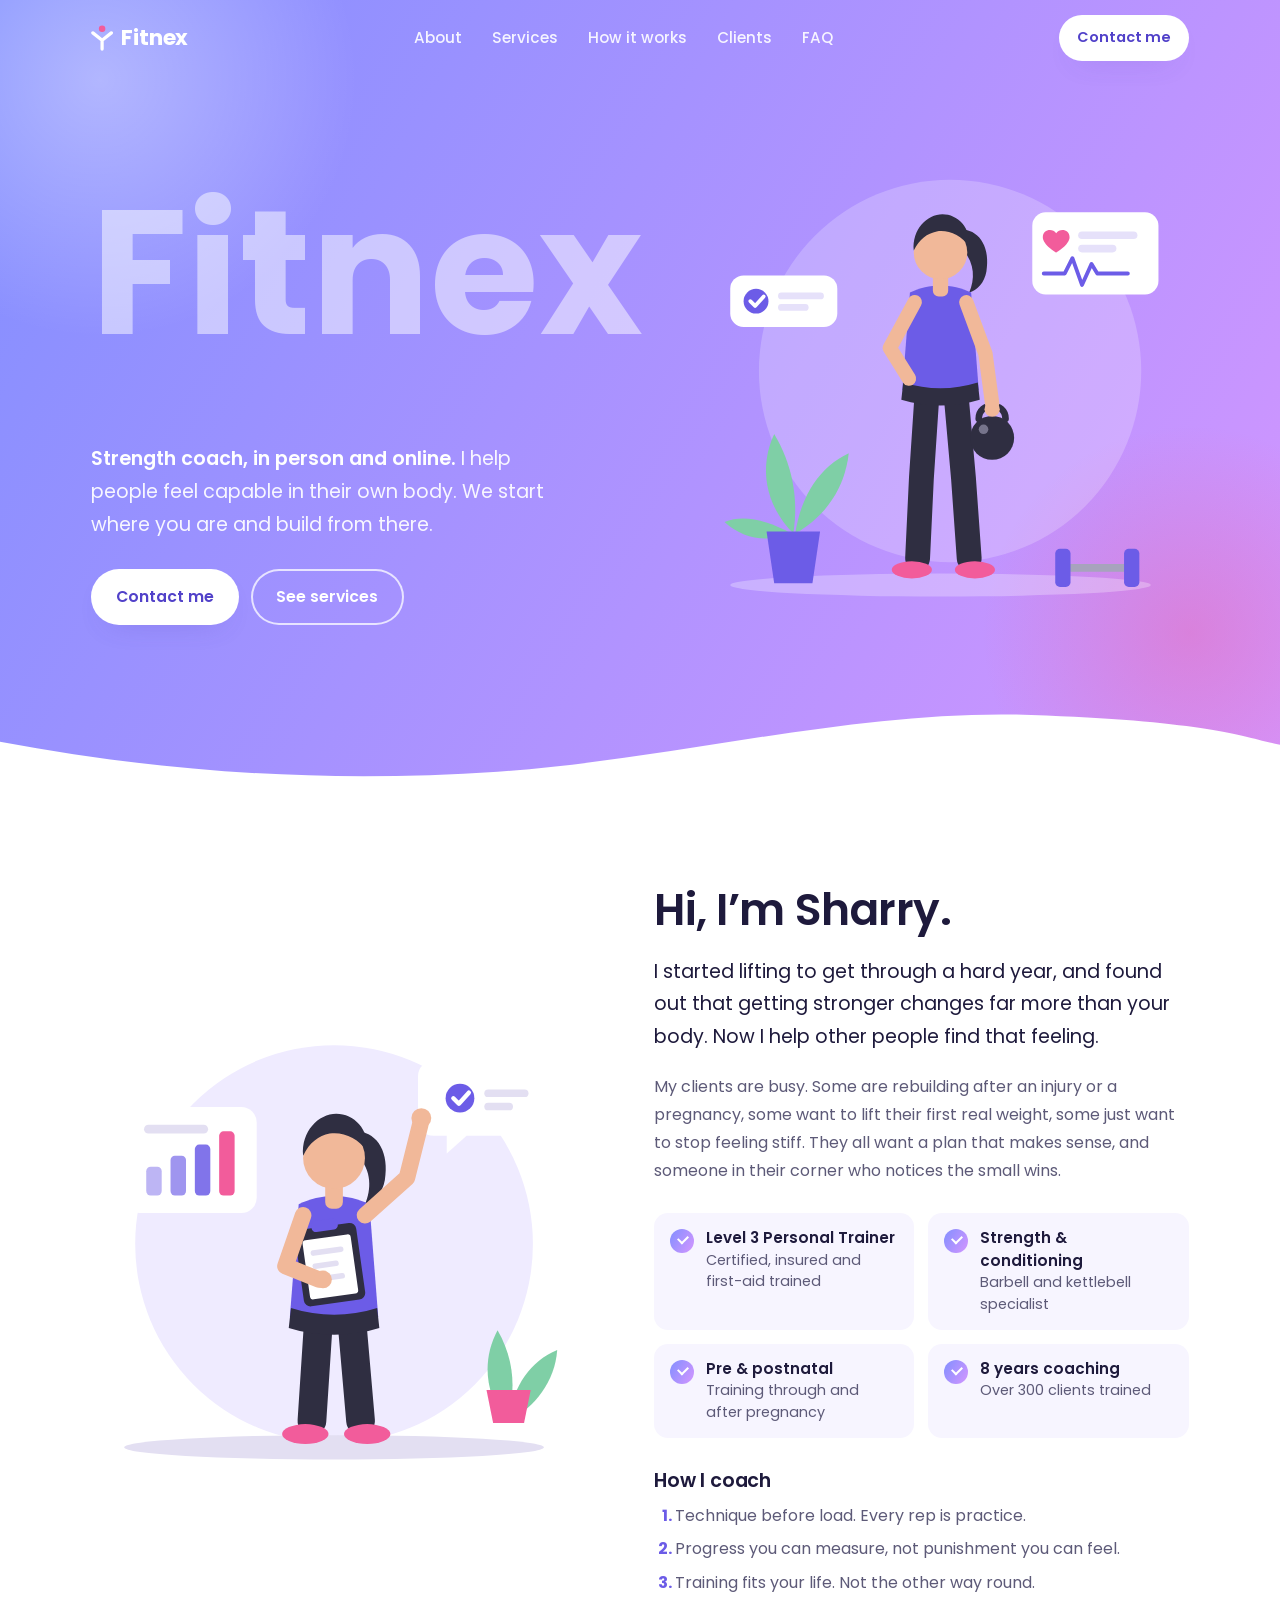
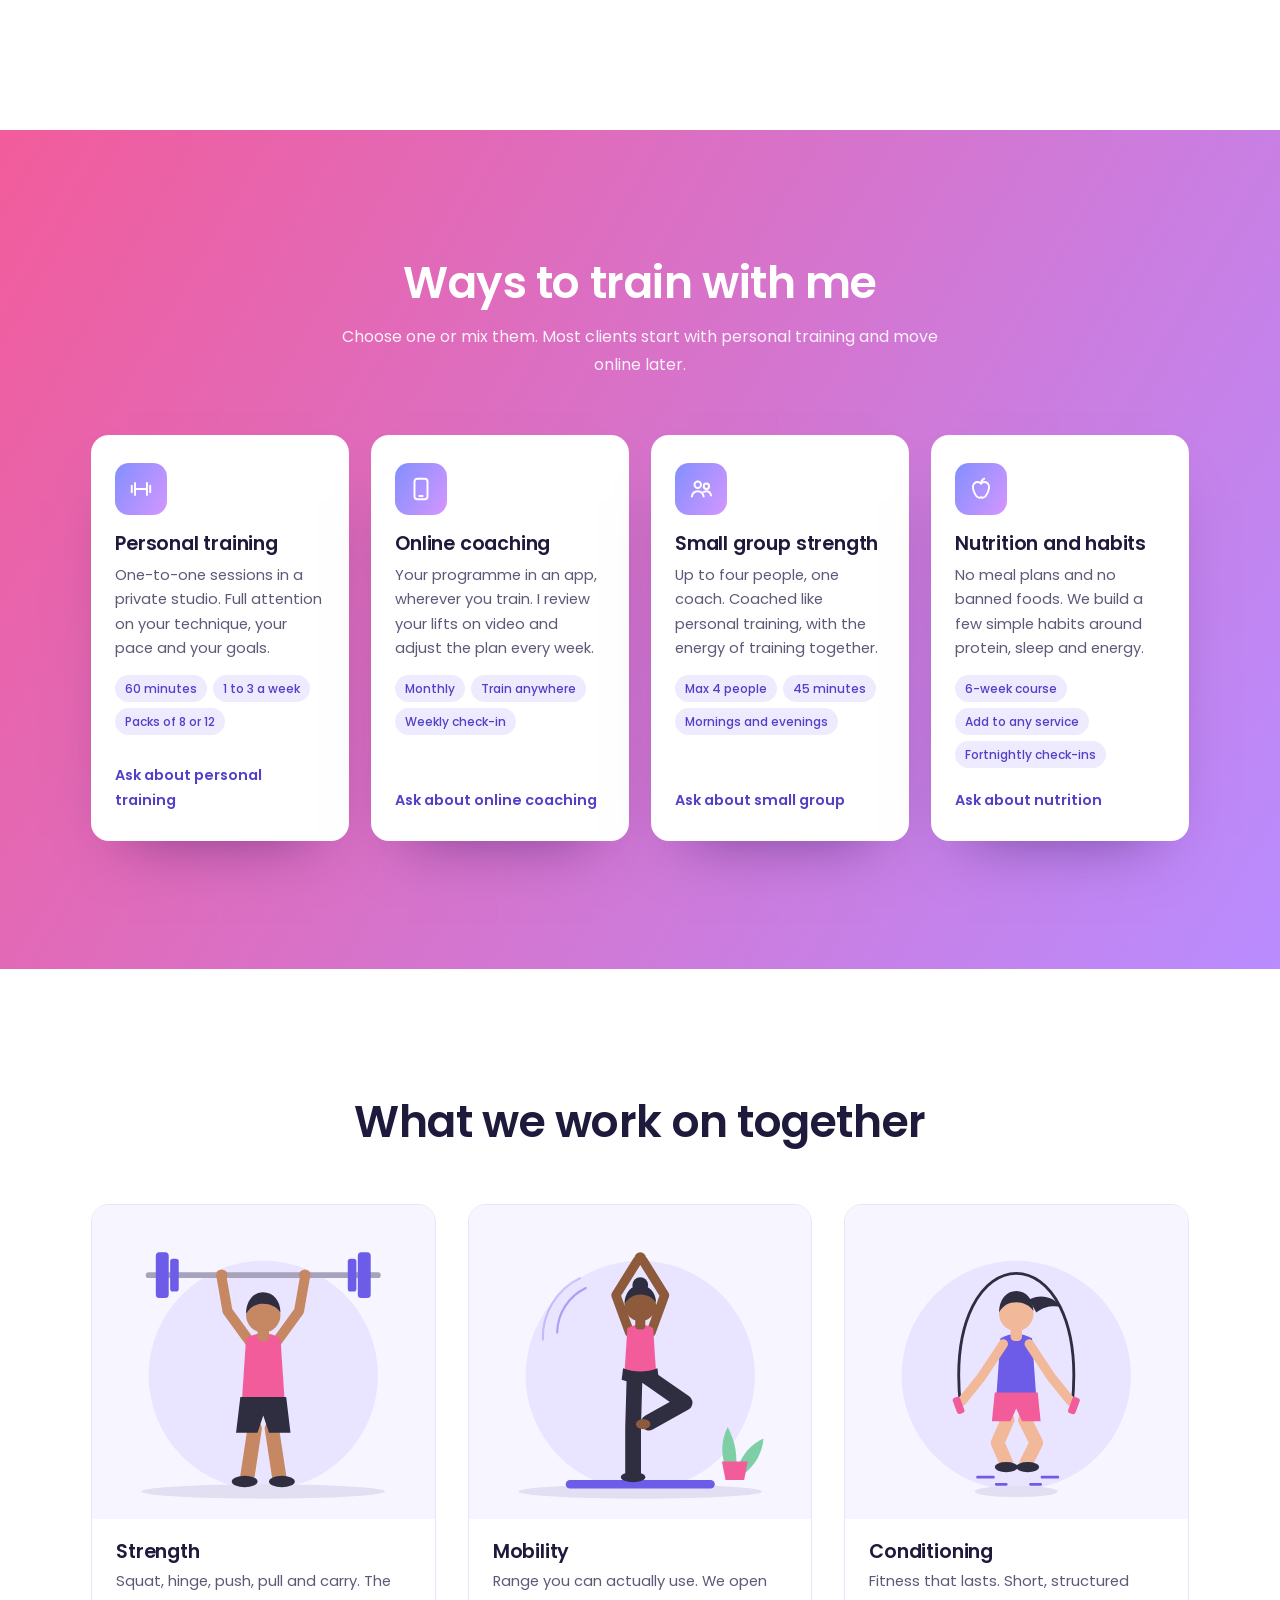
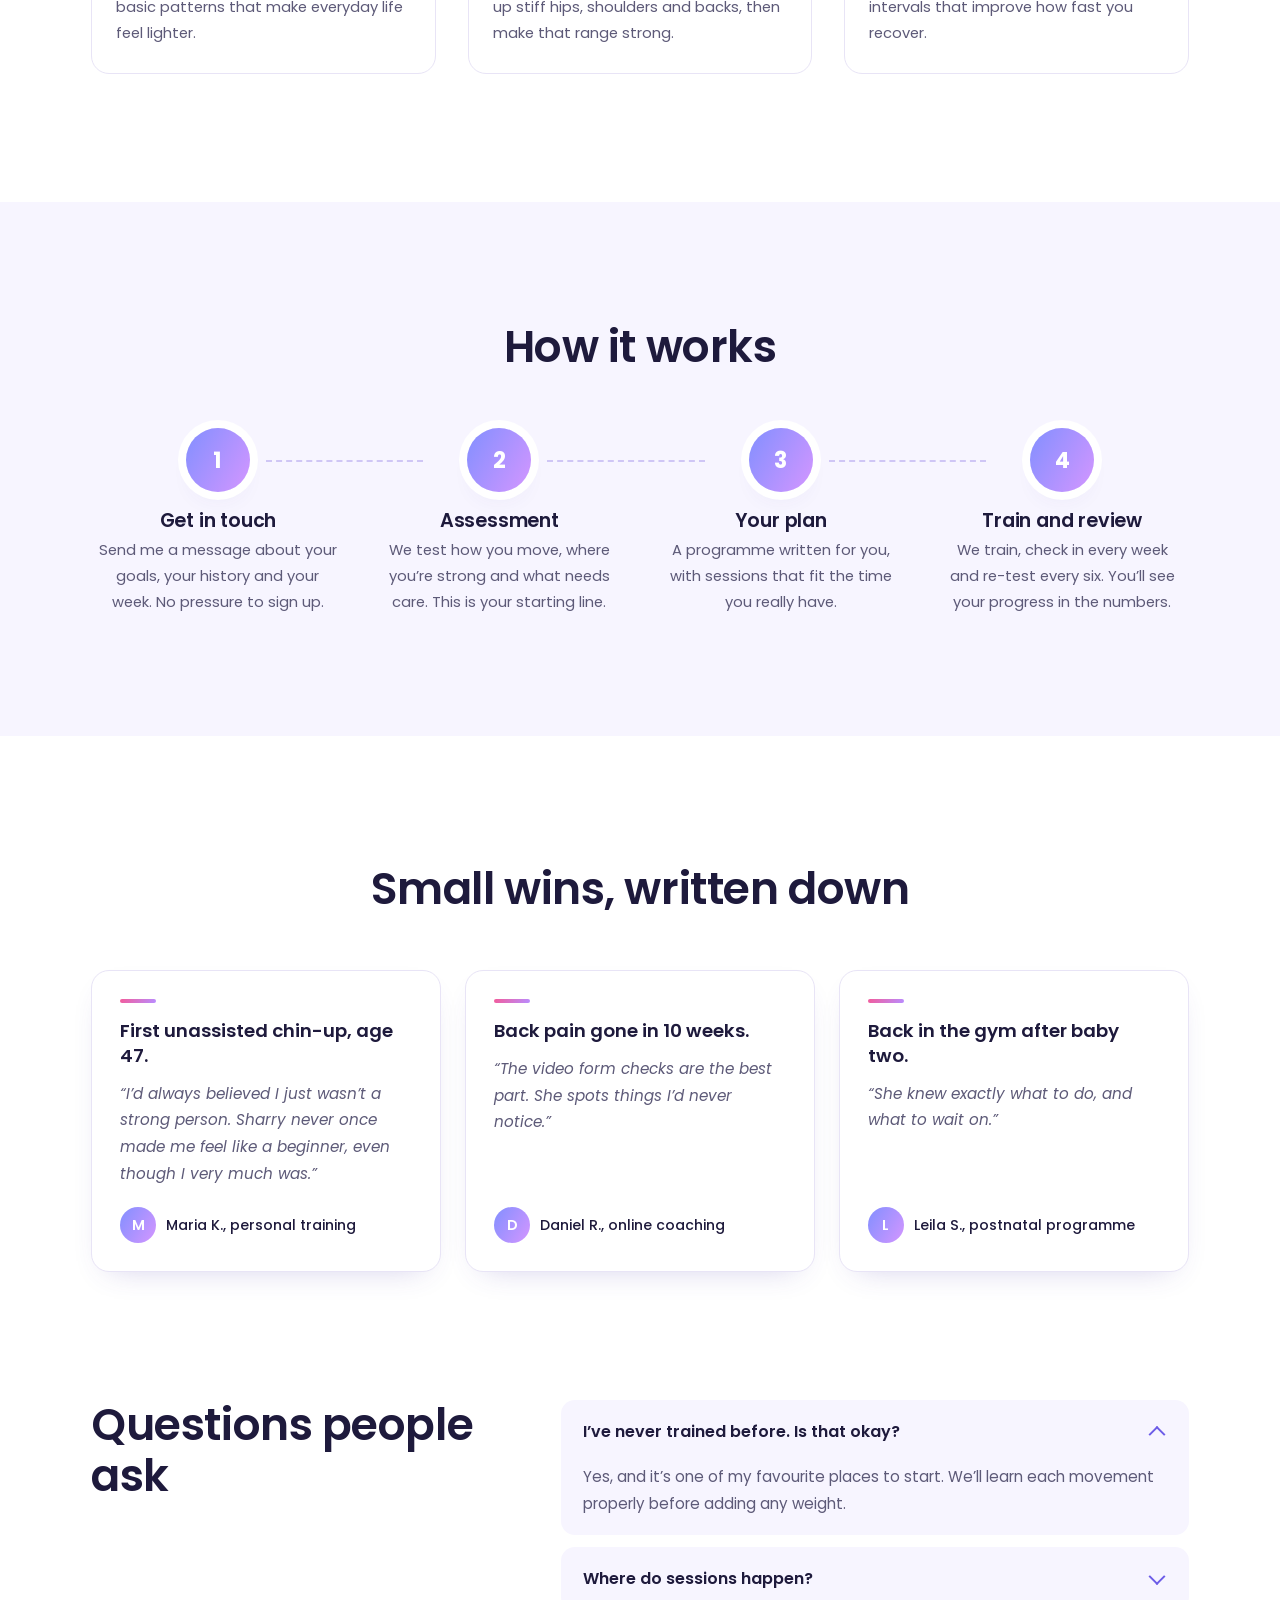
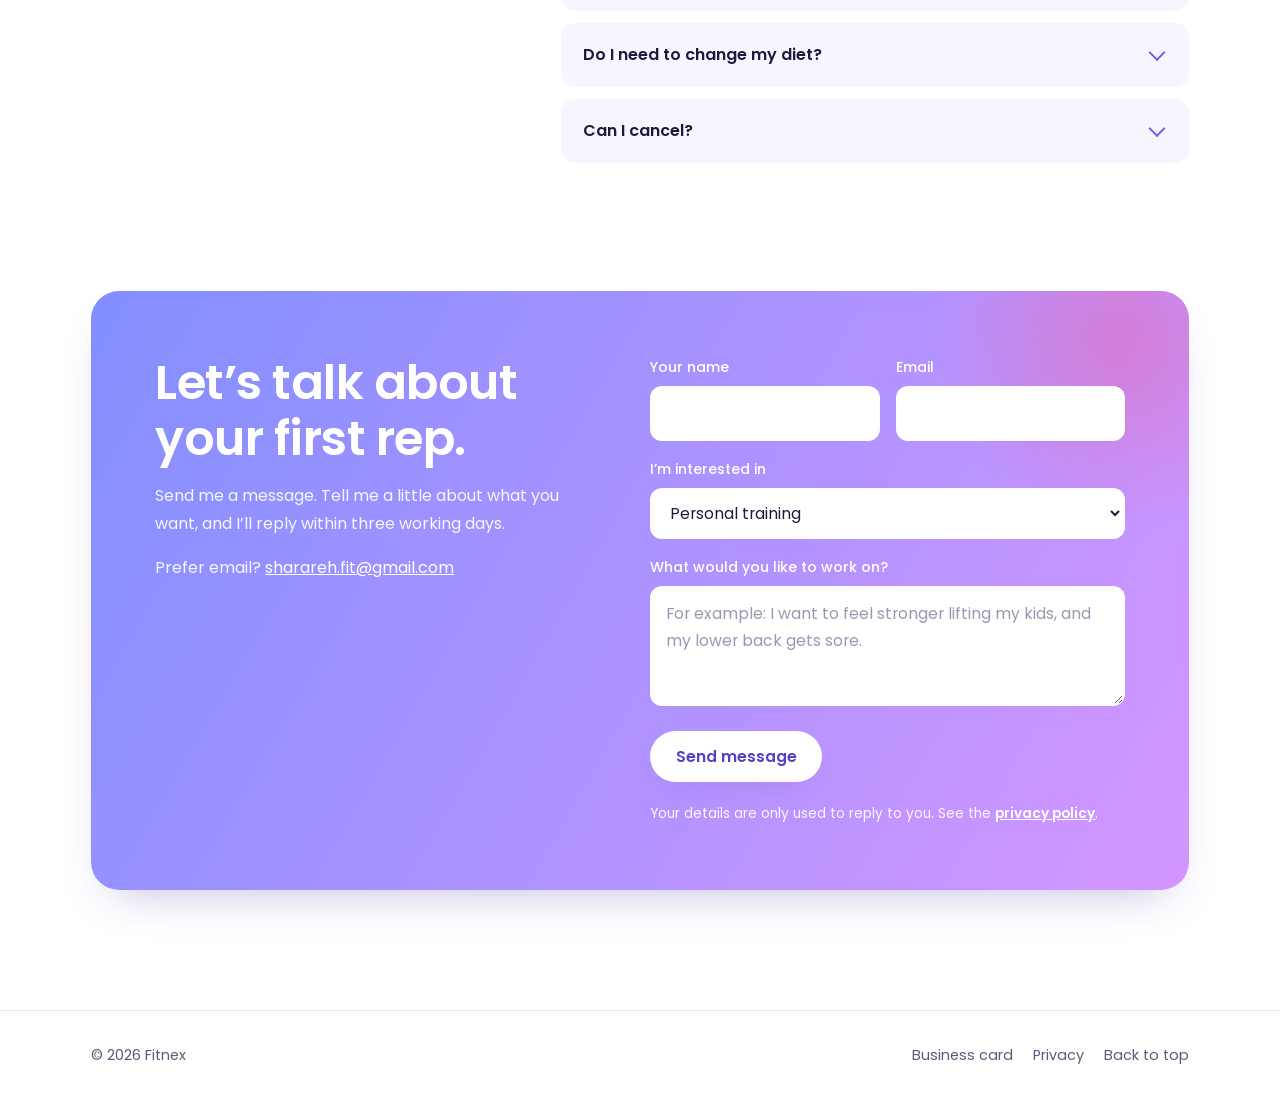
==== commit 533dda9d: "add card and improve SEO" ====
--- a/index.html
+++ b/index.html
@@ -3,9 +3,84 @@
 <head>
 <meta charset="utf-8">
 <meta name="viewport" content="width=device-width, initial-scale=1">
-<title>Fitnex | Strength coaching with Sharry</title>
-<meta name="description" content="Fitnex: personal training, online coaching, small-group strength and nutrition support with coach Sharry.">
+<title>Fitnex | Personal Training and Online Fitness Coaching with Sharry</title>
+<meta name="description" content="Personal training, online coaching, small-group strength training and nutrition support with Sharry at Fitnex. Train for health, fitness for life.">
+<meta name="keywords" content="Fitnex, Sharry, personal trainer, personal training, fitness coach, online coaching, online fitness coaching, strength training, small group training, nutrition coaching, mobility, Personal Trainerin, Fitnesstrainerin, Krafttraining, Online-Coaching, Ernährungscoaching, Kleingruppentraining, Österreich, Austria">
+<meta name="author" content="Fitnex">
+<meta name="robots" content="index, follow, max-image-preview:large">
 <meta name="theme-color" content="#8E8FFF">
+<link rel="canonical" href="https://fitnex.at/">
+<link rel="apple-touch-icon" href="assets/img/apple-touch-icon.png">
+
+<!-- Open Graph / social previews -->
+<meta property="og:type" content="website">
+<meta property="og:site_name" content="Fitnex">
+<meta property="og:locale" content="en_GB">
+<meta property="og:url" content="https://fitnex.at/">
+<meta property="og:title" content="Fitnex | Personal Training and Online Fitness Coaching">
+<meta property="og:description" content="Personal training, online coaching, small-group strength training and nutrition support with Sharry. Train for health, fitness for life.">
+<meta property="og:image" content="https://fitnex.at/assets/img/og-image.png">
+<meta property="og:image:width" content="1200">
+<meta property="og:image:height" content="630">
+<meta property="og:image:alt" content="Fitnex logo with the motto Train for Health. Fitness for Life.">
+<meta name="twitter:card" content="summary_large_image">
+<meta name="twitter:title" content="Fitnex | Personal Training and Online Fitness Coaching">
+<meta name="twitter:description" content="Personal training, online coaching, small-group strength training and nutrition support with Sharry.">
+<meta name="twitter:image" content="https://fitnex.at/assets/img/og-image.png">
+<meta name="twitter:image:alt" content="Fitnex logo with the motto Train for Health. Fitness for Life.">
+
+<!-- Structured data (Google rich results) -->
+<script type="application/ld+json">
+{
+  "@context": "https://schema.org",
+  "@graph": [
+    {
+      "@type": "WebSite",
+      "@id": "https://fitnex.at/#website",
+      "url": "https://fitnex.at/",
+      "name": "Fitnex",
+      "inLanguage": "en",
+      "publisher": { "@id": "https://fitnex.at/#org" }
+    },
+    {
+      "@type": "WebPage",
+      "@id": "https://fitnex.at/#webpage",
+      "url": "https://fitnex.at/",
+      "name": "Fitnex | Personal Training and Online Fitness Coaching with Sharry",
+      "isPartOf": { "@id": "https://fitnex.at/#website" },
+      "about": { "@id": "https://fitnex.at/#org" },
+      "primaryImageOfPage": "https://fitnex.at/assets/img/og-image.png"
+    },
+    {
+      "@type": "Organization",
+      "@id": "https://fitnex.at/#org",
+      "name": "Fitnex",
+      "url": "https://fitnex.at/",
+      "logo": "https://fitnex.at/assets/img/logo-512.png",
+      "email": "sharareh.fit@gmail.com",
+      "slogan": "Train for Health. Fitness for Life.",
+      "areaServed": { "@type": "Country", "name": "Austria" },
+      "employee": { "@id": "https://fitnex.at/#coach" },
+      "makesOffer": [
+        { "@type": "Offer", "itemOffered": { "@type": "Service", "name": "Personal training", "description": "One-to-one strength and fitness sessions in a studio." } },
+        { "@type": "Offer", "itemOffered": { "@type": "Service", "name": "Online coaching", "description": "A personal training programme in an app, with weekly check-ins and video form reviews." } },
+        { "@type": "Offer", "itemOffered": { "@type": "Service", "name": "Small group strength training", "description": "Coached strength sessions for up to four people." } },
+        { "@type": "Offer", "itemOffered": { "@type": "Service", "name": "Nutrition and habit coaching", "description": "Simple, sustainable habits around protein, sleep and energy." } }
+      ]
+    },
+    {
+      "@type": "Person",
+      "@id": "https://fitnex.at/#coach",
+      "name": "Sharry",
+      "jobTitle": "Personal Trainer and Strength Coach",
+      "worksFor": { "@id": "https://fitnex.at/#org" },
+      "email": "mailto:sharareh.fit@gmail.com",
+      "url": "https://fitnex.at/card/",
+      "knowsAbout": ["Personal training", "Strength training", "Online fitness coaching", "Mobility", "Conditioning", "Nutrition coaching", "Pre- and postnatal training"]
+    }
+  ]
+}
+</script>
 <link rel="preconnect" href="https://fonts.googleapis.com">
 <link rel="preconnect" href="https://fonts.gstatic.com" crossorigin>
 <link href="https://fonts.googleapis.com/css2?family=Poppins:ital,wght@0,300;0,400;0,500;0,600;0,700;1,400&display=swap" rel="stylesheet">
@@ -76,7 +151,7 @@
     <canvas id="vapour" aria-hidden="true"></canvas>
     <div class="wrap hero-grid">
       <div class="hero-copy">
-        <h1 class="sr-only">Fitnex, strength coaching with Sharry. <span id="phrase-now"></span></h1>
+        <h1 class="sr-only">Fitnex: personal training and online fitness coaching with Sharry. <span id="phrase-now"></span></h1>
         <div class="vapour-slot" id="vapour-slot"></div>
         <p class="lede"><strong>Strength coach, in person and online.</strong> I help people feel capable in their own body. We start where you are and build from there.</p>
         <div class="actions">
@@ -298,6 +373,7 @@
   <div class="wrap">
     <span>© <span data-year>2026</span> Fitnex</span>
     <ul>
+      <li><a href="card/">Business card</a></li>
       <li><a href="privacy.html">Privacy</a></li>
       <li><a href="#top">Back to top</a></li>
     </ul>
--- a/assets/css/style.css
+++ b/assets/css/style.css
@@ -53,7 +53,7 @@
   font-family:var(--font); font-size:1rem; line-height:1.75; font-weight:400;
   -webkit-font-smoothing:antialiased;
 }
-html, body{overflow-x:clip}
+main{overflow-x:clip}  /* nothing may widen the page; kept off html/body so mobile browsers scroll the page normally */
 body.is-loading{overflow:hidden}
 img,svg,canvas{display:block; max-width:100%}
 a{color:inherit}
@@ -87,7 +87,7 @@
 
 /* ---------- Loader ---------- */
 .loader{
-  position:fixed; inset:0; z-index:100; background:var(--grad);
+  position:fixed; top:0; left:0; width:100%; height:100vh; height:100dvh; z-index:100; background:var(--grad);
   display:grid; place-items:center; transition:opacity .5s ease, visibility .5s;
   animation:loader-out .01s 5s forwards; /* safety net if JS never runs */
 }
@@ -119,7 +119,7 @@
 .progress span{display:block; height:100%; width:100%; background:var(--grad-warm); transform-origin:0 50%; transform:scaleX(var(--p, 0))}
 
 /* ---------- Nav ---------- */
-header.nav{position:fixed; top:0; left:0; right:0; z-index:20; color:#fff; transform:translateZ(0); transition:background-color .15s, box-shadow .15s, color .15s}
+header.nav{position:fixed; top:0; left:0; right:0; z-index:20; color:#fff; transition:background-color .15s, box-shadow .15s, color .15s}
 header.nav.scrolled{background-color:rgba(255,255,255,.94); backdrop-filter:blur(12px); box-shadow:0 8px 30px -18px rgba(30,26,60,.35); color:var(--ink)}
 .nav .wrap{display:flex; align-items:center; justify-content:space-between; height:76px; gap:24px}
 .mark{display:flex; align-items:center; gap:8px; line-height:1; text-decoration:none; font-weight:700; font-size:1.35rem; letter-spacing:-.01em}
